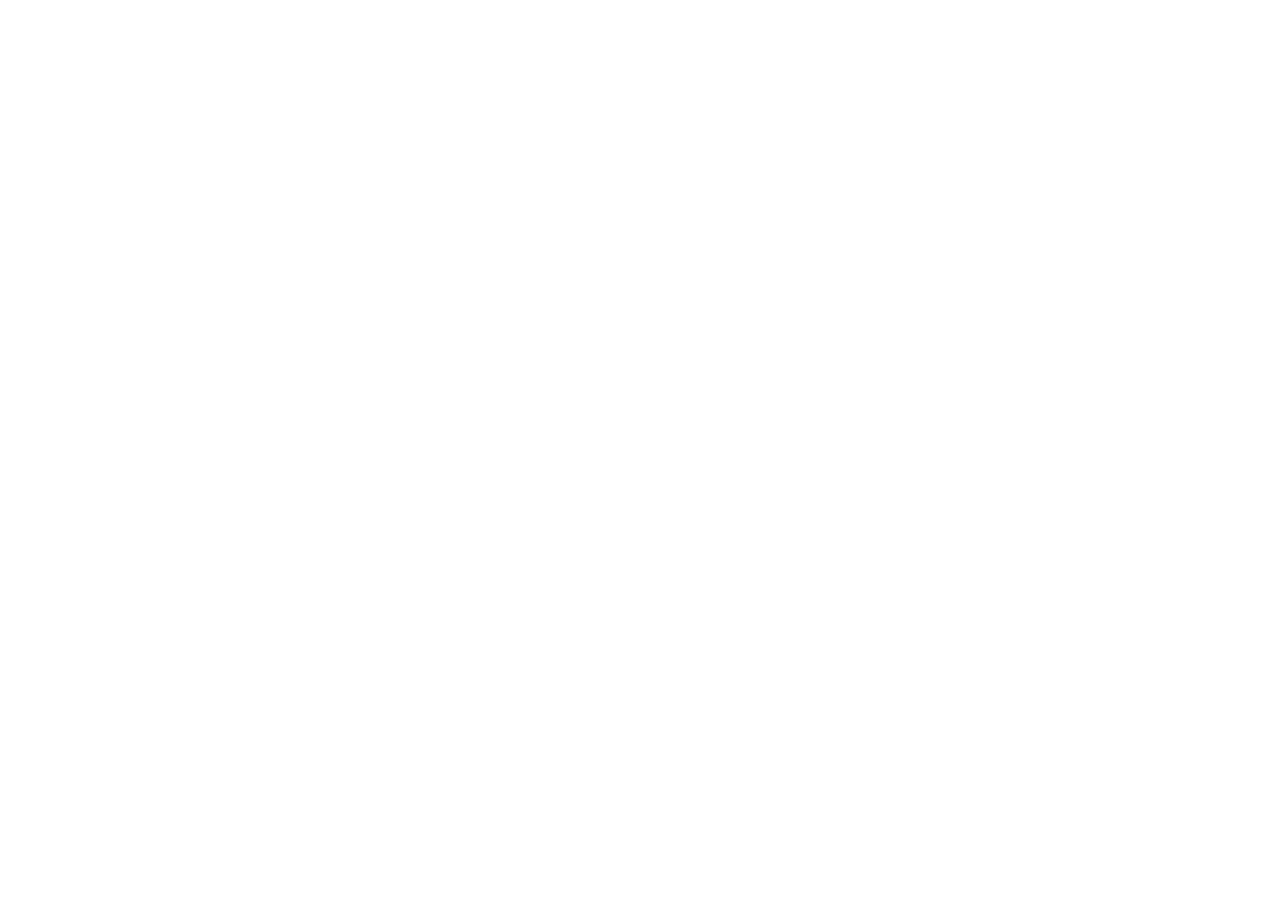
==== astronauts/index.html @ 394aa03d "добавил билд astronauts" ====
<!doctype html><html lang="en"><head><meta charset="utf-8"/><link rel="icon" href="astronauts/favicon.ico"/><meta name="viewport" content="width=device-width,initial-scale=1"/><meta name="theme-color" content="#000000"/><meta name="description" content="Web site created using create-react-app"/><title>Astronauts</title><link href="astronauts/static/css/main.c6e355c0.chunk.css" rel="stylesheet"></head><body><noscript>You need to enable JavaScript to run this app.</noscript><div id="root"></div><script>!function(e){function t(t){for(var n,a,l=t[0],f=t[1],i=t[2],c=0,s=[];c<l.length;c++)a=l[c],Object.prototype.hasOwnProperty.call(o,a)&&o[a]&&s.push(o[a][0]),o[a]=0;for(n in f)Object.prototype.hasOwnProperty.call(f,n)&&(e[n]=f[n]);for(p&&p(t);s.length;)s.shift()();return u.push.apply(u,i||[]),r()}function r(){for(var e,t=0;t<u.length;t++){for(var r=u[t],n=!0,l=1;l<r.length;l++){var f=r[l];0!==o[f]&&(n=!1)}n&&(u.splice(t--,1),e=a(a.s=r[0]))}return e}var n={},o={1:0},u=[];function a(t){if(n[t])return n[t].exports;var r=n[t]={i:t,l:!1,exports:{}};return e[t].call(r.exports,r,r.exports,a),r.l=!0,r.exports}a.m=e,a.c=n,a.d=function(e,t,r){a.o(e,t)||Object.defineProperty(e,t,{enumerable:!0,get:r})},a.r=function(e){"undefined"!=typeof Symbol&&Symbol.toStringTag&&Object.defineProperty(e,Symbol.toStringTag,{value:"Module"}),Object.defineProperty(e,"__esModule",{value:!0})},a.t=function(e,t){if(1&t&&(e=a(e)),8&t)return e;if(4&t&&"object"==typeof e&&e&&e.__esModule)return e;var r=Object.create(null);if(a.r(r),Object.defineProperty(r,"default",{enumerable:!0,value:e}),2&t&&"string"!=typeof e)for(var n in e)a.d(r,n,function(t){return e[t]}.bind(null,n));return r},a.n=function(e){var t=e&&e.__esModule?function(){return e.default}:function(){return e};return a.d(t,"a",t),t},a.o=function(e,t){return Object.prototype.hasOwnProperty.call(e,t)},a.p="/";var l=this.webpackJsonpastronauts=this.webpackJsonpastronauts||[],f=l.push.bind(l);l.push=t,l=l.slice();for(var i=0;i<l.length;i++)t(l[i]);var p=f;r()}([])</script><script src="astronauts/static/js/2.69ddf902.chunk.js"></script><script src="astronauts/static/js/main.b3fd39e1.chunk.js"></script></body></html>
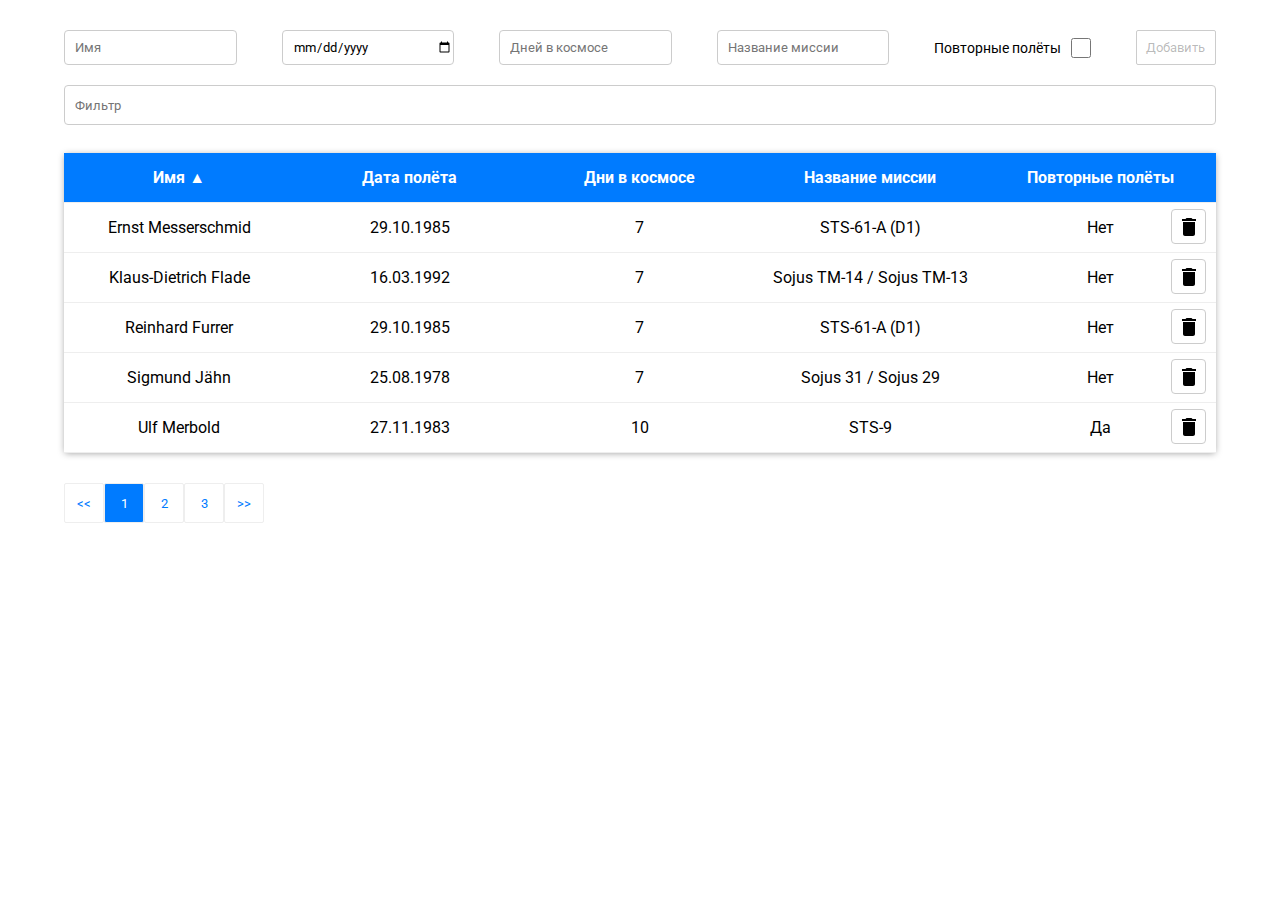
==== commit 6afb399f: "поправил билд astronauts и добавил скрин" ====
--- a/astronauts/index.html
+++ b/astronauts/index.html
@@ -1 +1 @@
-<!doctype html><html lang="en"><head><meta charset="utf-8"/><link rel="icon" href="astronauts/favicon.ico"/><meta name="viewport" content="width=device-width,initial-scale=1"/><meta name="theme-color" content="#000000"/><meta name="description" content="Web site created using create-react-app"/><title>Astronauts</title><link href="astronauts/static/css/main.c6e355c0.chunk.css" rel="stylesheet"></head><body><noscript>You need to enable JavaScript to run this app.</noscript><div id="root"></div><script>!function(e){function t(t){for(var n,a,l=t[0],f=t[1],i=t[2],c=0,s=[];c<l.length;c++)a=l[c],Object.prototype.hasOwnProperty.call(o,a)&&o[a]&&s.push(o[a][0]),o[a]=0;for(n in f)Object.prototype.hasOwnProperty.call(f,n)&&(e[n]=f[n]);for(p&&p(t);s.length;)s.shift()();return u.push.apply(u,i||[]),r()}function r(){for(var e,t=0;t<u.length;t++){for(var r=u[t],n=!0,l=1;l<r.length;l++){var f=r[l];0!==o[f]&&(n=!1)}n&&(u.splice(t--,1),e=a(a.s=r[0]))}return e}var n={},o={1:0},u=[];function a(t){if(n[t])return n[t].exports;var r=n[t]={i:t,l:!1,exports:{}};return e[t].call(r.exports,r,r.exports,a),r.l=!0,r.exports}a.m=e,a.c=n,a.d=function(e,t,r){a.o(e,t)||Object.defineProperty(e,t,{enumerable:!0,get:r})},a.r=function(e){"undefined"!=typeof Symbol&&Symbol.toStringTag&&Object.defineProperty(e,Symbol.toStringTag,{value:"Module"}),Object.defineProperty(e,"__esModule",{value:!0})},a.t=function(e,t){if(1&t&&(e=a(e)),8&t)return e;if(4&t&&"object"==typeof e&&e&&e.__esModule)return e;var r=Object.create(null);if(a.r(r),Object.defineProperty(r,"default",{enumerable:!0,value:e}),2&t&&"string"!=typeof e)for(var n in e)a.d(r,n,function(t){return e[t]}.bind(null,n));return r},a.n=function(e){var t=e&&e.__esModule?function(){return e.default}:function(){return e};return a.d(t,"a",t),t},a.o=function(e,t){return Object.prototype.hasOwnProperty.call(e,t)},a.p="/";var l=this.webpackJsonpastronauts=this.webpackJsonpastronauts||[],f=l.push.bind(l);l.push=t,l=l.slice();for(var i=0;i<l.length;i++)t(l[i]);var p=f;r()}([])</script><script src="astronauts/static/js/2.69ddf902.chunk.js"></script><script src="astronauts/static/js/main.b3fd39e1.chunk.js"></script></body></html>
+<!doctype html><html lang="en"><head><meta charset="utf-8"/><link rel="icon" href="/astronauts/favicon.ico"/><meta name="viewport" content="width=device-width,initial-scale=1"/><meta name="theme-color" content="#000000"/><meta name="description" content="german astronauts"/><title>Astronauts</title><link href="/astronauts/static/css/main.af9c0f18.chunk.css" rel="stylesheet"></head><body><noscript>You need to enable JavaScript to run this app.</noscript><div id="root"></div><script>!function(e){function t(t){for(var n,a,l=t[0],f=t[1],i=t[2],c=0,s=[];c<l.length;c++)a=l[c],Object.prototype.hasOwnProperty.call(o,a)&&o[a]&&s.push(o[a][0]),o[a]=0;for(n in f)Object.prototype.hasOwnProperty.call(f,n)&&(e[n]=f[n]);for(p&&p(t);s.length;)s.shift()();return u.push.apply(u,i||[]),r()}function r(){for(var e,t=0;t<u.length;t++){for(var r=u[t],n=!0,l=1;l<r.length;l++){var f=r[l];0!==o[f]&&(n=!1)}n&&(u.splice(t--,1),e=a(a.s=r[0]))}return e}var n={},o={1:0},u=[];function a(t){if(n[t])return n[t].exports;var r=n[t]={i:t,l:!1,exports:{}};return e[t].call(r.exports,r,r.exports,a),r.l=!0,r.exports}a.m=e,a.c=n,a.d=function(e,t,r){a.o(e,t)||Object.defineProperty(e,t,{enumerable:!0,get:r})},a.r=function(e){"undefined"!=typeof Symbol&&Symbol.toStringTag&&Object.defineProperty(e,Symbol.toStringTag,{value:"Module"}),Object.defineProperty(e,"__esModule",{value:!0})},a.t=function(e,t){if(1&t&&(e=a(e)),8&t)return e;if(4&t&&"object"==typeof e&&e&&e.__esModule)return e;var r=Object.create(null);if(a.r(r),Object.defineProperty(r,"default",{enumerable:!0,value:e}),2&t&&"string"!=typeof e)for(var n in e)a.d(r,n,function(t){return e[t]}.bind(null,n));return r},a.n=function(e){var t=e&&e.__esModule?function(){return e.default}:function(){return e};return a.d(t,"a",t),t},a.o=function(e,t){return Object.prototype.hasOwnProperty.call(e,t)},a.p="/astronauts/";var l=this.webpackJsonpastronauts=this.webpackJsonpastronauts||[],f=l.push.bind(l);l.push=t,l=l.slice();for(var i=0;i<l.length;i++)t(l[i]);var p=f;r()}([])</script><script src="/astronauts/static/js/2.69ddf902.chunk.js"></script><script src="/astronauts/static/js/main.104392a4.chunk.js"></script></body></html>--- a/astronauts/static/css/main.af9c0f18.chunk.css
+++ b/astronauts/static/css/main.af9c0f18.chunk.css
@@ -0,0 +1,2 @@
+@import url(https://fonts.googleapis.com/css2?family=Roboto:wght@300&display=swap);.Form_form__2YF5x{display:flex;justify-content:space-between;margin-top:30px}.Form_input__3XwIt{padding-left:10px;height:35px;width:15%;border:1px solid #ccc;border-radius:4px;outline:none}.Form_checkboxContainer__2GRP8{display:flex;align-items:center}.Form_checkboxLabel__2I6Pt{margin-right:10px;font-size:14px}.Form_checkbox__1Lo1V{height:20px;width:20px}.Form_button__2ntRH{width:80px;border:1px solid #ccc;border-radius:2px;outline:none}.Form_button__2ntRH,.Form_button__2ntRH:disabled:hover{background-color:#fff}.Form_button__2ntRH:active{background-color:#f0f0f0;outline:1px solid #007bff}.Form_button__2ntRH:focus{outline:2px solid #007bff}.Form_button__2ntRH:hover{background-color:#f0f0f0}@media (max-width:414px){.Form_form__2YF5x{display:none}}.Filter_input__2W54H{margin:20px auto;padding-left:10px;height:40px;width:100%;border:1px solid #ccc;border-radius:4px;outline:none}@media (max-width:414px){.Filter_input__2W54H{width:94%}}.Table_table__H_gQn{display:block;margin:8px auto;box-shadow:0 1px 7px -1px rgba(0,0,0,.4)}.Table_head__1uYng{height:50px;display:block;background-color:#007bff;color:#fff;font-family:sans-serif}.Table_sortedCell__33UDu{cursor:pointer}.Table_icon__3KWDa{width:20px;height:20px}.Table_row__8k6nz{min-height:50px;padding:10px 0;display:flex;align-items:center;border-bottom:1px solid #eee;position:relative}.Table_deleteButton__3uBXy{width:35px;height:35px;position:absolute;top:6px;right:10px;padding-top:4px;background-color:#fff;border:1px solid #ccc;border-radius:4px;outline:none}.Table_deleteButton__3uBXy:hover{background-color:#f0f0f0}.Table_deleteButton__3uBXy:focus{border:1px solid #007bff}.Table_cell__1CZe0{width:20%;text-align:center}.Table_body__1E7bw{display:block}@media (max-width:414px){.Table_row__8k6nz{padding:0 4px}.Table_deleteButton__3uBXy{display:none}}.Pagination_list__1YCp3{display:flex;list-style:none;margin:30px 0}.Pagination_listButton__3q27I{width:40px;height:40px;background-color:#fff;color:#007bff;border:1px solid #eee;border-radius:2px;outline:none}.Pagination_listButton__3q27I:active,.Pagination_listButton__3q27I:hover{background-color:#f0f0f0}.Pagination_listButton__3q27I:focus{border:1px solid #007bff}.Pagination_isActive__1D4iS{background-color:#007bff;color:#fff}.Pagination_isActive__1D4iS:hover{background-color:#007bff}*{font-family:Roboto,sans-serif;box-sizing:border-box;margin:0;padding:0}.App_app__2dUpF{width:60%;text-align:center;margin:0 auto}@media (max-width:1440px){.App_app__2dUpF{width:90%}}@media (max-width:1024px){.App_app__2dUpF{width:95%}}@media (max-width:414px){*{font-size:12px}.App_app__2dUpF{width:100%}}
+/*# sourceMappingURL=main.af9c0f18.chunk.css.map */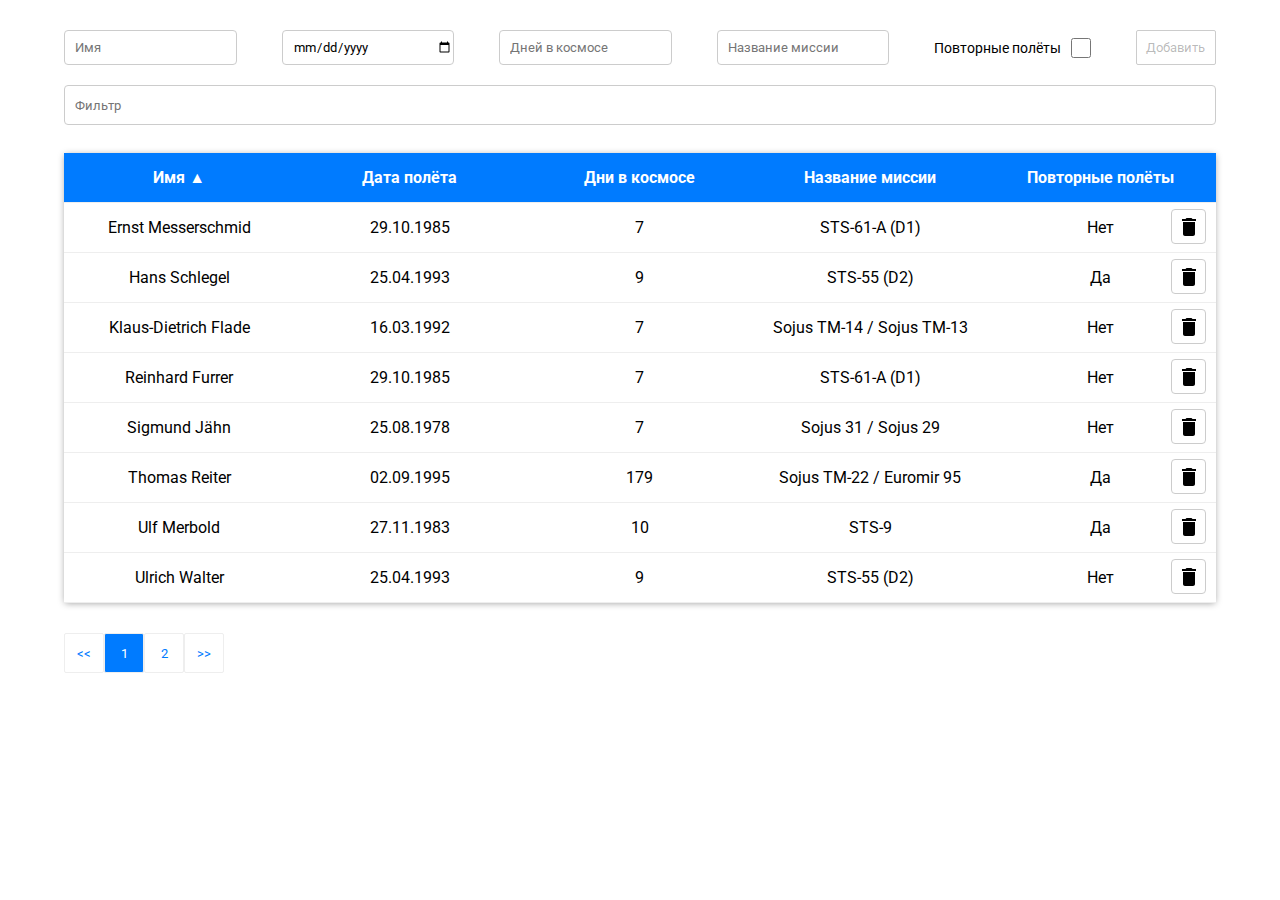
==== commit eb5bf956: "обновил build astronauts" ====
--- a/astronauts/index.html
+++ b/astronauts/index.html
@@ -1 +1 @@
-<!doctype html><html lang="en"><head><meta charset="utf-8"/><link rel="icon" href="/astronauts/favicon.ico"/><meta name="viewport" content="width=device-width,initial-scale=1"/><meta name="theme-color" content="#000000"/><meta name="description" content="german astronauts"/><title>Astronauts</title><link href="/astronauts/static/css/main.af9c0f18.chunk.css" rel="stylesheet"></head><body><noscript>You need to enable JavaScript to run this app.</noscript><div id="root"></div><script>!function(e){function t(t){for(var n,a,l=t[0],f=t[1],i=t[2],c=0,s=[];c<l.length;c++)a=l[c],Object.prototype.hasOwnProperty.call(o,a)&&o[a]&&s.push(o[a][0]),o[a]=0;for(n in f)Object.prototype.hasOwnProperty.call(f,n)&&(e[n]=f[n]);for(p&&p(t);s.length;)s.shift()();return u.push.apply(u,i||[]),r()}function r(){for(var e,t=0;t<u.length;t++){for(var r=u[t],n=!0,l=1;l<r.length;l++){var f=r[l];0!==o[f]&&(n=!1)}n&&(u.splice(t--,1),e=a(a.s=r[0]))}return e}var n={},o={1:0},u=[];function a(t){if(n[t])return n[t].exports;var r=n[t]={i:t,l:!1,exports:{}};return e[t].call(r.exports,r,r.exports,a),r.l=!0,r.exports}a.m=e,a.c=n,a.d=function(e,t,r){a.o(e,t)||Object.defineProperty(e,t,{enumerable:!0,get:r})},a.r=function(e){"undefined"!=typeof Symbol&&Symbol.toStringTag&&Object.defineProperty(e,Symbol.toStringTag,{value:"Module"}),Object.defineProperty(e,"__esModule",{value:!0})},a.t=function(e,t){if(1&t&&(e=a(e)),8&t)return e;if(4&t&&"object"==typeof e&&e&&e.__esModule)return e;var r=Object.create(null);if(a.r(r),Object.defineProperty(r,"default",{enumerable:!0,value:e}),2&t&&"string"!=typeof e)for(var n in e)a.d(r,n,function(t){return e[t]}.bind(null,n));return r},a.n=function(e){var t=e&&e.__esModule?function(){return e.default}:function(){return e};return a.d(t,"a",t),t},a.o=function(e,t){return Object.prototype.hasOwnProperty.call(e,t)},a.p="/astronauts/";var l=this.webpackJsonpastronauts=this.webpackJsonpastronauts||[],f=l.push.bind(l);l.push=t,l=l.slice();for(var i=0;i<l.length;i++)t(l[i]);var p=f;r()}([])</script><script src="/astronauts/static/js/2.69ddf902.chunk.js"></script><script src="/astronauts/static/js/main.104392a4.chunk.js"></script></body></html>+<!doctype html><html lang="en"><head><meta charset="utf-8"/><link rel="icon" href="./favicon.ico"/><meta name="viewport" content="width=device-width,initial-scale=1"/><meta name="theme-color" content="#000000"/><meta name="description" content="german astronauts"/><title>Astronauts</title><link href="./static/css/main.e056165e.chunk.css" rel="stylesheet"></head><body><noscript>You need to enable JavaScript to run this app.</noscript><div id="root"></div><script>!function(e){function t(t){for(var n,a,l=t[0],f=t[1],i=t[2],c=0,s=[];c<l.length;c++)a=l[c],Object.prototype.hasOwnProperty.call(o,a)&&o[a]&&s.push(o[a][0]),o[a]=0;for(n in f)Object.prototype.hasOwnProperty.call(f,n)&&(e[n]=f[n]);for(p&&p(t);s.length;)s.shift()();return u.push.apply(u,i||[]),r()}function r(){for(var e,t=0;t<u.length;t++){for(var r=u[t],n=!0,l=1;l<r.length;l++){var f=r[l];0!==o[f]&&(n=!1)}n&&(u.splice(t--,1),e=a(a.s=r[0]))}return e}var n={},o={1:0},u=[];function a(t){if(n[t])return n[t].exports;var r=n[t]={i:t,l:!1,exports:{}};return e[t].call(r.exports,r,r.exports,a),r.l=!0,r.exports}a.m=e,a.c=n,a.d=function(e,t,r){a.o(e,t)||Object.defineProperty(e,t,{enumerable:!0,get:r})},a.r=function(e){"undefined"!=typeof Symbol&&Symbol.toStringTag&&Object.defineProperty(e,Symbol.toStringTag,{value:"Module"}),Object.defineProperty(e,"__esModule",{value:!0})},a.t=function(e,t){if(1&t&&(e=a(e)),8&t)return e;if(4&t&&"object"==typeof e&&e&&e.__esModule)return e;var r=Object.create(null);if(a.r(r),Object.defineProperty(r,"default",{enumerable:!0,value:e}),2&t&&"string"!=typeof e)for(var n in e)a.d(r,n,function(t){return e[t]}.bind(null,n));return r},a.n=function(e){var t=e&&e.__esModule?function(){return e.default}:function(){return e};return a.d(t,"a",t),t},a.o=function(e,t){return Object.prototype.hasOwnProperty.call(e,t)},a.p="/astronauts/";var l=this.webpackJsonpastronauts=this.webpackJsonpastronauts||[],f=l.push.bind(l);l.push=t,l=l.slice();for(var i=0;i<l.length;i++)t(l[i]);var p=f;r()}([])</script><script src="./static/js/2.69ddf902.chunk.js"></script><script src="./static/js/main.6badf537.chunk.js"></script></body></html>
--- a/astronauts/static/css/main.e056165e.chunk.css
+++ b/astronauts/static/css/main.e056165e.chunk.css
@@ -0,0 +1,2 @@
+@import url(https://fonts.googleapis.com/css2?family=Roboto:wght@300&display=swap);.Form_form__2YF5x{display:flex;justify-content:space-between;margin-top:30px}.Form_input__3XwIt{padding-left:10px;height:35px;width:15%;border:1px solid #ccc;border-radius:4px;outline:none}.Form_checkboxContainer__2GRP8{display:flex;align-items:center}.Form_checkboxLabel__2I6Pt{margin-right:10px;font-size:14px}.Form_checkbox__1Lo1V{height:20px;width:20px}.Form_button__2ntRH{width:80px;border:1px solid #ccc;border-radius:2px;outline:none}.Form_button__2ntRH,.Form_button__2ntRH:disabled:hover{background-color:#fff}.Form_button__2ntRH:active{background-color:#f0f0f0;outline:1px solid #007bff}.Form_button__2ntRH:focus{outline:2px solid #007bff}.Form_button__2ntRH:hover{background-color:#f0f0f0}@media (max-width:414px){.Form_form__2YF5x{display:none}}.Filter_input__2W54H{margin:20px auto;padding-left:10px;height:40px;width:100%;border:1px solid #ccc;border-radius:4px;outline:none}@media (max-width:414px){.Filter_input__2W54H{width:100%;padding-left:15px;border:none;border-bottom:1px solid #ccc}}.Table_table__H_gQn{display:block;margin:8px auto;box-shadow:0 1px 7px -1px rgba(0,0,0,.4)}.Table_head__1uYng{height:50px;display:block;background-color:#007bff;color:#fff;font-family:sans-serif}.Table_sortedCell__33UDu{cursor:pointer}.Table_icon__3KWDa{width:20px;height:20px}.Table_row__8k6nz{min-height:50px;padding:10px 0;display:flex;align-items:center;border-bottom:1px solid #eee;position:relative}.Table_deleteButton__3uBXy{width:35px;height:35px;position:absolute;top:6px;right:10px;padding-top:4px;background-color:#fff;border:1px solid #ccc;border-radius:4px;outline:none}.Table_deleteButton__3uBXy:hover{background-color:#f0f0f0}.Table_deleteButton__3uBXy:focus{border:1px solid #007bff}.Table_cell__1CZe0{width:20%;text-align:center}.Table_body__1E7bw{display:block}@media (max-width:414px){.Table_row__8k6nz{padding:0 4px}.Table_cell__1CZe0{width:33%;text-align:center}.Table_cell__1CZe0:nth-child(4),.Table_cell__1CZe0:nth-child(5),.Table_deleteButton__3uBXy{display:none}}.Pagination_list__1YCp3{display:flex;list-style:none;margin:30px 0}.Pagination_listButton__3q27I{width:40px;height:40px;background-color:#fff;color:#007bff;border:1px solid #eee;border-radius:2px;outline:none}.Pagination_listButton__3q27I:active,.Pagination_listButton__3q27I:hover{background-color:#f0f0f0}.Pagination_listButton__3q27I:focus{border:1px solid #007bff}.Pagination_isActive__1D4iS{background-color:#007bff;color:#fff}.Pagination_isActive__1D4iS:hover{background-color:#007bff}*{font-family:Roboto,sans-serif;box-sizing:border-box;margin:0;padding:0}.App_app__2dUpF{width:60%;text-align:center;margin:0 auto}@media (max-width:1440px){.App_app__2dUpF{width:90%}}@media (max-width:1024px){.App_app__2dUpF{width:95%}}@media (max-width:414px){*{font-size:14px}.App_app__2dUpF{width:100%}}
+/*# sourceMappingURL=main.e056165e.chunk.css.map */